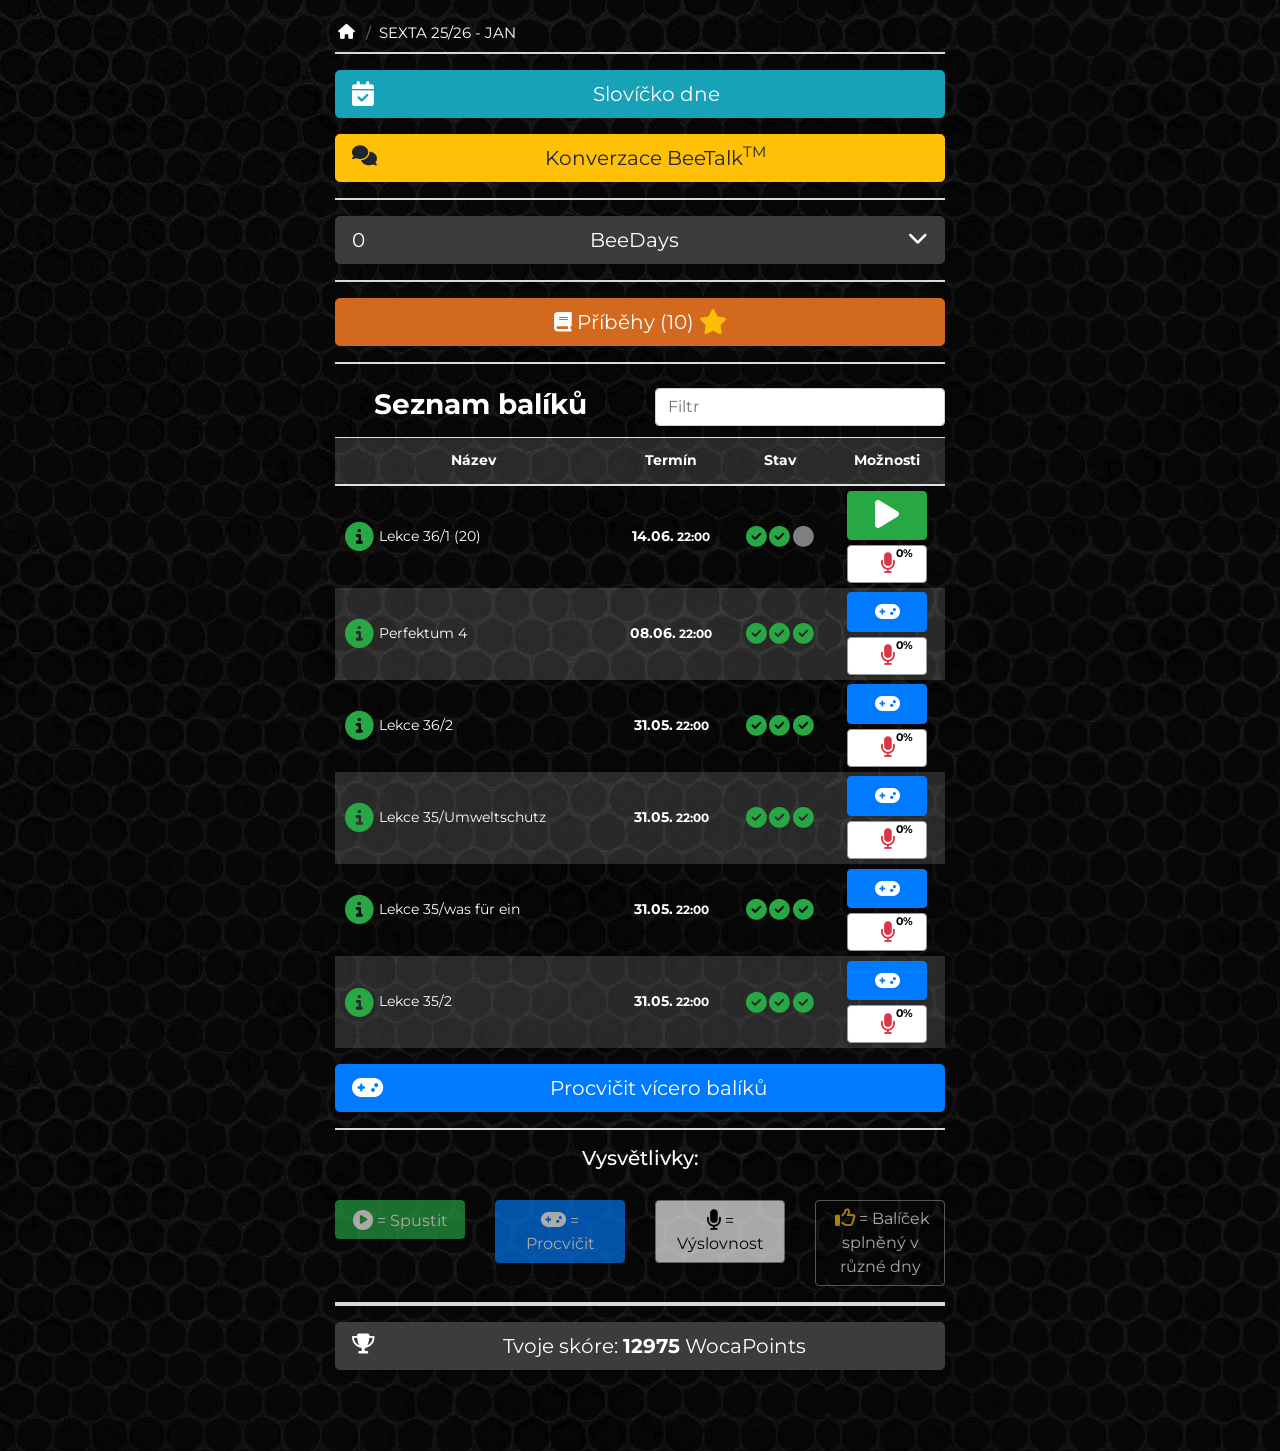
==== CeU3YPGRSVA7fdi60dlR.html @ 91153fe1 "idk bro" ====
<!doctype html>
<html lang="en">
  <head>
    <meta charset="utf-8" />
    <meta
      name="viewport"
      content="width=device-width, initial-scale=1, maximum-scale=1.0,user-scalable=0'"
    />
    <meta name="description" content="" />
    <meta name="author" content="" />
    <link rel="shortcut icon" href="images/favicon.ico" />
    <title>WocaBee</title>
    <link href="css/list/bootstrap.min.css" rel="stylesheet" />
    <link
      href="https://fonts.googleapis.com/css?family=Montserrat"
      rel="stylesheet"
    />
    <link href="css/list/wocabee.css" rel="stylesheet" />
    <link href="css/list/wocabee_dark.css" rel="stylesheet" />

    <link
      rel="stylesheet"
      href="https://cdnjs.cloudflare.com/ajax/libs/font-awesome/6.5.1/css/all.min.css"
    />

    <link
      href="https://fonts.googleapis.com/css?family=Josefin+Sans|Montserrat|Oswald|PT+Sans|Raleway|Roboto"
      rel="stylesheet"
    />
    <link rel="stylesheet" href="css/list/all.min.css" />
    <style>
      @media only screen and (max-width: 768px) {
        .table-s {
          font-size: 0.75em;
        }
        .table-l {
          font-size: 0.85em;
        }
      }
      .table td {
        padding: 0.3rem;
        border-top: 0px;
      }
      #tbody td {
        vertical-align: middle;
      }
      table td {
        border-top: 0px solid #dee2e6;
      }
      .actionBtn {
        width: 80px;
        display: inline-block;
      }
      .btn-mic {
        color: black;
        background-color: white;
        border-color: #979797;
      }
      #mainHexagon {
        cursor: pointer;
      }
      #hexaWrapper {
        position: relative;
        top: 0px;
        width: 404px;
      }
      .hexaCenter {
        left: 50%;
        -webkit-transform: translate(-50%);
        -ms-transform: translate(-50%);
        transform: translate(-50%);
      }
      /*===== The CSS =====*/
      .hexaProgress {
        width: 150px;
        height: 180px;
      }
      .hexaProgress .hexaTrack,
      .hexaProgress .hexaFill {
        fill: rgba(0, 0, 0, 0);
        stroke-width: 25;
        transform: translate(290px, 800px) rotate(-120deg);
      }
      .hexaCompleted {
        fill: rgb(251 168 40);
        stroke-width: 25;
        transform: translate(290px, 800px) rotate(-120deg);
        display: none;
      }
      .hexaProgress .hexaTrack {
        stroke: rgb(56, 71, 83);
      }
      .hexaProgress .hexaFill {
        stroke: rgb(255, 255, 255);
        stroke-linecap: round;
        stroke-dasharray: 2160;
        stroke-dashoffset: 2160;
        transition: stroke-dashoffset 1s;
      }
      .hexaProgress.hexaOrange .hexaFill {
        stroke: rgb(251, 168, 40);
      }
      .hexaProgress .hexaValue,
      .hexaProgress .hexaText,
      .hexaSubtitle {
        /*font-family: 'Open Sans';*/
        fill: white; /*rgb(0, 0, 0);*/
        text-anchor: middle;
      }
      .hexaProgress .hexaValue,
      .hexaSubtitle {
        font-size: 10em;
      }
      .hexaProgress .hexaText {
        /*font-size: 120px;*/
      }
      .hexaNoselect {
        -webkit-touch-callout: none;
        -webkit-user-select: none;
        -khtml-user-select: none;
        -moz-user-select: none;
        -ms-user-select: none;
        user-select: none;
        cursor: default;
      }
    </style>
    <script src="js/list/jquery-3.2.1.min.js"></script>
    <script src="js/list/class.js"></script>
  </head>
  <body>
    <div class="container text-center col-lg-6 col-md-8 col-xs-12">
      <nav aria-label="breadcrumb">
        <ol class="breadcrumb">
          <li class="breadcrumb-item">
            <a class="inactive-breadcrumb">
              <i class="fas fa-home home-breadcrumb"></i>
            </a>
          </li>
          <li class="breadcrumb-item">SEXTA 25/26 - JAN</li>
        </ol>
      </nav>
      <style>
        .inactive-breadcrumb {
          cursor: pointer;
          font-weight: bold;
        }
        .underline-breadcrumb:hover {
          text-decoration: underline !important;
        }
        .breadcrumb {
          padding: 0;
          margin: 0 0 -10px 0;
          background-color: transparent;
          font-size: 1.05em;
          line-height: 1.7;
        }
        .home-breadcrumb {
          width: 23px;
          height: 23px;
          display: flex;
          justify-content: center;
          align-items: center;
          transition: all 200ms;
          text-decoration: none !important;
        }
        .home-breadcrumb:hover {
          font-size: 1.4em;
        }
        @media (max-width: 576px) {
          .breadcrumb {
            font-size: 0.9em;
            line-height: 1.8;
            margin: 0 0 -13px 0;
          }
        }
        @media (max-width: 350px) {
          .breadcrumb {
            font-size: 0.8em;
            line-height: 2;
            margin: 0 0 -14px 0;
          }
        }
      </style>
      <hr />
      <div class="">
        <div class="form-group">
          <a href="#">
            <div style="text-align: left">
              <div class="btn btn-block btn-info btn-lg">
                <i
                  class="fas fa-calendar-check fa-lg leftIcon"
                  style="margin-right: 5px"
                ></i>
                Slovíčko dne
              </div>
            </div>
          </a>
        </div>
        <div class="form-group">
          <div class="fa-beat" style="--fa-beat-scale: 1.06">
            <a href="#">
              <div class="btn btn-warning btn-block btn-lg" style="">
                <i class="fas fa-comments leftIcon"></i> Konverzace BeeTalk<sup
                  >TM</sup
                >
              </div>
            </a>
          </div>
        </div>
      </div>
      <hr />
      <div class="btn btn-block btn-wocagrey btn-lg" id="beeDaysBtn">
        <span style="float: left">0</span> BeeDays
        <i id="beeDaysChevron" class="fa-solid fa-chevron-down rightIcon"></i>
      </div>
      <div
        id="beeDaysWrapper"
        style="display: none; border: 1px solid #c1c1c1; border-radius: 6px"
      >
        <div style="padding-top: 10px">
          <div>
            Nahraj denně alespoň <strong>200 WocaPoints</strong> a získej tak co
            nejvíce <strong>BeeDays</strong> (dní) za sebou!<br />Pokud některý
            den vynecháš, počítadlo BeeDays se vynuluje.
          </div>
          <div>
            Za dnes máš <strong>0 WocaPoints</strong>. Denní cíl je tak splněný
            na <strong>0 %</strong>.
          </div>
          <div id="hexaWrapper" class="hexaCenter">
            <svg
              id="mainHexagon"
              class="hexaProgress hexaOrange hexaNoselect"
              data-progress="0"
              x="0px"
              y="0px"
              viewBox="0 0 776 628"
            >
              <path
                class="hexaTrack"
                d="M723 314L543 625.77 183 625.77 3 314 183 2.23 543 2.23 723 314z"
              ></path>
              <path
                class="hexaFill"
                d="M723 314L543 625.77 183 625.77 3 314 183 2.23 543 2.23 723 314z"
              ></path>
              <path
                class="hexaCompleted"
                d="M723 314L543 625.77 183 625.77 3 314 183 2.23 543 2.23 723 314z"
              ></path>
              <text class="hexaValue" x="50%" y="60%"></text>
            </svg>
          </div>
          <div style="padding-bottom: 10px">
            Tvůj aktuální počet <strong>BeeDays</strong> v této třídě:<b>
              <kbd class="beeDaysCounter" style="font-size: 1.3em"
                ><i class="fa-regular fa-calendar-check"></i> 0</kbd
              ></b
            >
          </div>
        </div>
      </div>
      <hr />
      <div class="form-group" id="myStoriesFormWrapper">
        <a href="#">
          <div class="btn btn-wocaorange btn-lg btn-block" id="myStoriesBtn">
            <i class="fa-solid fa-book"></i> Příběhy (10)
            <i class="fas fa-spin fa-lg fa-star" style="cursor: pointer"></i>
          </div>
        </a>
      </div>
      <hr />
      <div id="standardView">
        <div class="row mt-4 mb-2">
          <div class="col">
            <h3><b>Seznam balíků</b></h3>
          </div>
          <div class="col">
            <input
              id="packageNameFilter"
              type="text"
              placeholder="Filtr"
              class="form-control"
            />
          </div>
        </div>
        <table class="table table-striped table-s">
          <thead>
            <tr>
              <th>Název</th>
              <th>Termín</th>
              <th>Stav</th>
              <th>Možnosti</th>
            </tr>
          </thead>
          <tbody>
            <input
              id="now_timestamp"
              style="display: none"
              value="1781790930000"
            />
            <tr class="pTableRow" style="">
              <td
                style="text-align: left; padding-left:10px; vertical-align:middle; /*position: relative"
              >
                <div class="package-name-wrapper">
                  <a class="intro-icon" href="#">
                    <i
                      class="fas fa-info-circle fa-2x text-success"
                      style="float: left; padding-right: 5px"
                    ></i
                  ></a>
                  <span class="package-name">Lekce 36/1 (20)</span>
                </div>
              </td>
              <td style="vertical-align: middle">
                <b class="package-date"
                  >14.06.<span class="time"> 22:00</span></b
                >
              </td>
              <td style="vertical-align: middle; white-space: nowrap">
                <div class="circles-wrapper">
                  <i class="fa-solid fa-circle-check progress-icon"></i
                  ><i class="fa-solid fa-circle-check progress-icon"></i
                  ><i class="fa-solid fa-circle progress-icon" style="color: gray;"></i>
                </div>
              </td>
              <td>
                <a href="alzi29rQuqT3j3xdugf5.html"
                  ><span
                    class="actionBtn btn btn-success btn-block"
                    id="run"
                    ><i class="fa-solid fa-play fa-2x text-white"></i></i
                    ><span class="studentBtn" style="display: none">
                      procvičit</span
                    ></span
                  ></a
                ><br />

                <a href="#">
                  <div
                    class="actionBtn btn btn-mic btn-block"
                    style="margin-top: 5px; position: relative"
                  >
                    <i class="fas fa-lg fa-microphone text-danger"></i
                    ><span
                      style="
                        font-weight: bold;
                        font-size: 0.7em;
                        position: absolute;
                        padding-left: 1px;
                        margin-top: -7px;
                      "
                      >0%</span
                    >
                  </div>
                </a>
              </td>
            </tr>
            <tr class="pTableRow" style="">
              <td
                style="text-align: left; padding-left:10px; vertical-align:middle; /*position: relative"
              >
                <div class="package-name-wrapper">
                  <a class="intro-icon" href="#">
                    <i
                      class="fas fa-info-circle fa-2x text-success"
                      style="float: left; padding-right: 5px"
                    ></i
                  ></a>
                  <span class="package-name">Perfektum 4</span>
                </div>
              </td>
              <td style="vertical-align: middle">
                <b class="package-date"
                  >08.06.<span class="time"> 22:00</span></b
                >
              </td>
              <td style="vertical-align: middle; white-space: nowrap">
                <div class="circles-wrapper">
                  <i class="fa-solid fa-circle-check progress-icon"></i
                  ><i class="fa-solid fa-circle-check progress-icon"></i
                  ><i class="fa-solid fa-circle-check progress-icon"></i>
                </div>
              </td>
              <td>
                <a href="#"
                  ><span
                    class="actionBtn btn btn-primary btn-block"
                    id="btnRun1806744"
                    ><i class="fa-solid fa-gamepad fa-lg icon"></i
                    ><span class="studentBtn" style="display: none">
                      procvičit</span
                    ></span
                  ></a
                ><br />
                <a href="#">
                  <div
                    class="actionBtn btn btn-mic btn-block"
                    style="margin-top: 5px; position: relative"
                  >
                    <i class="fas fa-lg fa-microphone text-danger"></i
                    ><span
                      style="
                        font-weight: bold;
                        font-size: 0.7em;
                        position: absolute;
                        padding-left: 1px;
                        margin-top: -7px;
                      "
                      >0%</span
                    >
                  </div>
                </a>
              </td>
            </tr>
            <tr class="pTableRow" style="">
              <td
                style="text-align: left; padding-left:10px; vertical-align:middle; /*position: relative"
              >
                <div class="package-name-wrapper">
                  <a class="intro-icon" href="#">
                    <i
                      class="fas fa-info-circle fa-2x text-success"
                      style="float: left; padding-right: 5px"
                    ></i
                  ></a>
                  <span class="package-name">Lekce 36/2</span>
                </div>
              </td>
              <td style="vertical-align: middle">
                <b class="package-date"
                  >31.05.<span class="time"> 22:00</span></b
                >
              </td>
              <td style="vertical-align: middle; white-space: nowrap">
                <div class="circles-wrapper">
                  <i class="fa-solid fa-circle-check progress-icon"></i
                  ><i class="fa-solid fa-circle-check progress-icon"></i
                  ><i class="fa-solid fa-circle-check progress-icon"></i>
                </div>
              </td>
              <td>
                <a href="#"
                  ><span
                    class="actionBtn btn btn-primary btn-block"
                    id="btnRun1801107"
                    ><i class="fa-solid fa-gamepad fa-lg icon"></i
                    ><span class="studentBtn" style="display: none">
                      procvičit</span
                    ></span
                  ></a
                ><br />
                <a href="#">
                  <div
                    class="actionBtn btn btn-mic btn-block"
                    style="margin-top: 5px; position: relative"
                  >
                    <i class="fas fa-lg fa-microphone text-danger"></i
                    ><span
                      style="
                        font-weight: bold;
                        font-size: 0.7em;
                        position: absolute;
                        padding-left: 1px;
                        margin-top: -7px;
                      "
                      >0%</span
                    >
                  </div>
                </a>
              </td>
            </tr>
            <tr class="pTableRow" style="">
              <td
                style="text-align: left; padding-left:10px; vertical-align:middle; /*position: relative"
              >
                <div class="package-name-wrapper">
                  <a class="intro-icon" href="#">
                    <i
                      class="fas fa-info-circle fa-2x text-success"
                      style="float: left; padding-right: 5px"
                    ></i
                  ></a>
                  <span class="package-name">Lekce 35/Umweltschutz</span>
                </div>
              </td>
              <td style="vertical-align: middle">
                <b class="package-date"
                  >31.05.<span class="time"> 22:00</span></b
                >
              </td>
              <td style="vertical-align: middle; white-space: nowrap">
                <div class="circles-wrapper">
                  <i class="fa-solid fa-circle-check progress-icon"></i
                  ><i class="fa-solid fa-circle-check progress-icon"></i
                  ><i class="fa-solid fa-circle-check progress-icon"></i>
                </div>
              </td>
              <td>
                <a href="#"
                  ><span
                    class="actionBtn btn btn-primary btn-block"
                    id="btnRun1782502"
                    ><i class="fa-solid fa-gamepad fa-lg icon"></i
                    ><span class="studentBtn" style="display: none">
                      procvičit</span
                    ></span
                  ></a
                ><br />
                <a href="#">
                  <div
                    class="actionBtn btn btn-mic btn-block"
                    style="margin-top: 5px; position: relative"
                  >
                    <i class="fas fa-lg fa-microphone text-danger"></i
                    ><span
                      style="
                        font-weight: bold;
                        font-size: 0.7em;
                        position: absolute;
                        padding-left: 1px;
                        margin-top: -7px;
                      "
                      >0%</span
                    >
                  </div>
                </a>
              </td>
            </tr>
            <tr class="pTableRow" style="">
              <td
                style="text-align: left; padding-left:10px; vertical-align:middle; /*position: relative"
              >
                <div class="package-name-wrapper">
                  <a class="intro-icon" href="#">
                    <i
                      class="fas fa-info-circle fa-2x text-success"
                      style="float: left; padding-right: 5px"
                    ></i
                  ></a>
                  <span class="package-name">Lekce 35/was für ein</span>
                </div>
              </td>
              <td style="vertical-align: middle">
                <b class="package-date"
                  >31.05.<span class="time"> 22:00</span></b
                >
              </td>
              <td style="vertical-align: middle; white-space: nowrap">
                <div class="circles-wrapper">
                  <i class="fa-solid fa-circle-check progress-icon"></i
                  ><i class="fa-solid fa-circle-check progress-icon"></i
                  ><i class="fa-solid fa-circle-check progress-icon"></i>
                </div>
              </td>
              <td>
                <a href="#"
                  ><span
                    class="actionBtn btn btn-primary btn-block"
                    id="btnRun1776160"
                    ><i class="fa-solid fa-gamepad fa-lg icon"></i
                    ><span class="studentBtn" style="display: none">
                      procvičit</span
                    ></span
                  ></a
                ><br />
                <a href="#">
                  <div
                    class="actionBtn btn btn-mic btn-block"
                    style="margin-top: 5px; position: relative"
                  >
                    <i class="fas fa-lg fa-microphone text-danger"></i
                    ><span
                      style="
                        font-weight: bold;
                        font-size: 0.7em;
                        position: absolute;
                        padding-left: 1px;
                        margin-top: -7px;
                      "
                      >0%</span
                    >
                  </div>
                </a>
              </td>
            </tr>
            <tr class="pTableRow" style="">
              <td
                style="text-align: left; padding-left:10px; vertical-align:middle; /*position: relative"
              >
                <div class="package-name-wrapper">
                  <a class="intro-icon" href="#">
                    <i
                      class="fas fa-info-circle fa-2x text-success"
                      style="float: left; padding-right: 5px"
                    ></i
                  ></a>
                  <span class="package-name">Lekce 35/2</span>
                </div>
              </td>
              <td style="vertical-align: middle">
                <b class="package-date"
                  >31.05.<span class="time"> 22:00</span></b
                >
              </td>
              <td style="vertical-align: middle; white-space: nowrap">
                <div class="circles-wrapper">
                  <i class="fa-solid fa-circle-check progress-icon"></i
                  ><i class="fa-solid fa-circle-check progress-icon"></i
                  ><i class="fa-solid fa-circle-check progress-icon"></i>
                </div>
              </td>
              <td>
                <a
                  href="#"
                  ><span
                    class="actionBtn btn btn-primary btn-block"
                    id="btnRun1763293"
                    ><i class="fa-solid fa-gamepad fa-lg icon"></i
                    ><span class="studentBtn" style="display: none">
                      procvičit</span
                    ></span
                  ></a
                ><br />
                <a href="#">
                  <div
                    class="actionBtn btn btn-mic btn-block"
                    style="margin-top: 5px; position: relative"
                  >
                    <i class="fas fa-lg fa-microphone text-danger"></i
                    ><span
                      style="
                        font-weight: bold;
                        font-size: 0.7em;
                        position: absolute;
                        padding-left: 1px;
                        margin-top: -7px;
                      "
                      >0%</span
                    >
                  </div>
                </a>
              </td>
            </tr>
          </tbody>
        </table>
        <div class="form-group">
          <a href="#"
            ><button class="btn btn-lg btn-primary btn-block">
              <i class="fa-solid fa-gamepad fa-lg icon leftIcon"></i> Procvičit
              vícero balíků
            </button></a
          >
        </div>
        <!-- new element 21.9.2018 -->
        <hr />
        <div style="">
          <div>
            <h5 style="">Vysvětlivky:</h5>
          </div>
          <div class="row" id="buttonsHelp" style="margin-top: 30px">
            <span class="col" style="margin-bottom: 10px"
              ><span
                class="btn btn-success btn-block disabled"
                style="cursor: pointer"
                ><i class="fas fa-play-circle fa-lg icon"></i> = Spustit
              </span></span
            >
            <span class="col" style="margin-bottom: 10px"
              ><span
                class="btn btn-primary btn-block disabled"
                style="cursor: pointer"
                ><i class="fa-solid fa-gamepad fa-lg icon"></i> =
                Procvičit</span
              ></span
            >
            <span class="col" style=""
              ><span
                class="btn btn-mic btn-block disabled"
                style="cursor: pointer"
                ><i class="fas fa-microphone fa-lg icon"></i> = Výslovnost</span
              ></span
            >
            <span class="col" style="">
              <span
                class="btn btn-block disabled"
                style="cursor: pointer; border: 1px solid grey"
              >
                <i
                  class="fa-regular fa-thumbs-up fa-lg text-warning fa-beat"
                  style="cursor: initial; padding-left: 4px"
                ></i>
                = Balíček splněný v různé dny<br
              /></span>
            </span>
          </div>
          <hr style="height: 4px" />
        </div>
        <div class="form-group">
          <button
            class="btn btn-lg btn-wocagrey btn-block"
            style="cursor: default; "
          >
            <i class="fas fa-trophy leftIcon"></i> Tvoje skóre:
            <b>12975</b> WocaPoints
          </button>
        </div>
        <br>
        <br>
        <br>
      </div>
    </div>
  </body>
</html>
---- css/list/wocabee.css ----
html,body {
  height: 100%;
  min-height: 600px;
  margin: auto;
}
body {
  font-family: 'Montserrat', sans-serif;
  background-color: #f1f1f1;
  background-image: url('../../../img/bg_app.jpg');
  background-repeat:repeat;
  font-size: 0.9em;
  -ms-flex-align: center;
  -ms-flex-pack: center;
  -webkit-box-align: center;
  align-items: center;
  -webkit-box-pack: center;
  justify-content: center;
  margin-top: 20px;
  margin-bottom: 0px;
}

.fa-envelope
{
  color: black;
}
.datepicker
{
  background-color:white !important;
}
.legendItem
{
  display: inline-block;
}
.legendLabel
{
  margin-top: 10px;
}
.legendIcon
{
  padding-left: 20px;
}
.studentBtn
{
  font-size: 80%;
}

.container
{
  margin: auto;
  padding-bottom:25px;
  height:100%;
}
h1,h2,h3,h4
{
  font-family: 'Montserrat', sans-serif;
}

h3, h4, h5{
  white-space:normal !important;
  word-wrap: break-word;
}

.btn {
  margin-top: 0px;
  white-space:normal !important;
  word-wrap: break-word;
}
/* font awesome icons within the buttons align to the left */
.icon, .leftIcon, .rightIcon
{
  padding-top: 3px;
  line-height: 100% !important;

}
.leftIcon
{
  float: left;
  padding-right:5px;
}
.rightIcon
{
  float: right;
  padding-left:5px;

}
.flag
{
  width: 50px;
  margin-top: -3px;
}

#logo,#wbLogo
{
  width: 225px;
  padding-top: 25px;
  cursor:pointer;
}

.fa-star,
.fa-star-half-stroke
{
  color: #fdbf06;
  cursor: pointer;
}

.indicator
{
  width:21px;
  margin-right: 1px;
}

.speaker,.arrow
{
  color: #3c3c3c;
  cursor: pointer;
  padding-top: 10px;
  padding-bottom: 10px;
}


.btn-wocagrey
{
  background-color: #3c3c3c;
  border-color: #3c3c3c;
  color: white;
  white-space:normal !important;
  word-wrap: break-word;
}

.btn-wocagreen
{
  background-color: #b3c100;
  border-color: #b3c100;
  color: black;
}


.btn-wocaorange
{
  background-color: #d2691e;
  border-color: #d2691e;
  color: white;
}

.wh1
{
  font-family: 'Raleway', sans-serif;
}
.wb-tr
{
  line-height: 1.4;
}

tr
{
  background-color: rgba(255, 255, 255, 0.14);
}

hr {
  border: none;
  height: 2px;
  /* Set the hr color */
  color: #d9d9d9; /* old IE */
  background-color: #d9d9d9; /* Modern Browsers */
}

.pTableRow
{
  line-height: 2em;
}

.table td
{
  border-top: 0px;
}

.form-control-plaintext
{
  text-align: center;
}

.disabled-switch-h5{
  color: #6c757d;
}

.disabled-switch{
  background-color: #e9ecef !important;
  border: 2px solid #adb5bd;
}

.disabled-switch:before {
  background-color: #adb5bd !important;
  bottom: 2.5px !important;
  left: 3px !important;
}

.switch {
  position: relative;
  display: inline-block;
  width: 60px;
  height: 34px;
}

.switch input {
  opacity: 0;
  width: 0;
  height: 0;
}

.slider {
  position: absolute;
  cursor: pointer;
  top: 0;
  left: 0;
  right: 0;
  bottom: 0;
  background-color: red;
  -webkit-transition: .4s;
  transition: .4s;
}

.slider:before {
  position: absolute;
  content: "";
  height: 26px;
  width: 26px;
  left: 4px;
  bottom: 4px;
  background-color: white;
  -webkit-transition: .4s;
  transition: .4s;
}


input:checked + .slider {
  background-color: #228c3a;
}


input:focus + .slider {
  box-shadow: 0 0 1px #228c3a;
}

input:checked + .slider:before {
  -webkit-transform: translateX(26px);
  -ms-transform: translateX(26px);
  transform: translateX(26px);
}

/* Rounded sliders */
.slider.round {
  border-radius: 34px;
}

.slider.green {
  background-color: #228c3a;
}

.slider.blue {
  background-color: #007bff !important;
}

.slider.round:before {
  border-radius: 50%;
}


/* student/package ... pictures */
.slick-prev:before, .slick-next:before {
  color: #228c3a;
}

.slick-slide {
outline: none;
}

/* .slick-prev { left: -45px; } */
.slick-prev
{
  left: -45px;

}
.slick-next
{
  /*margin-right:50px;*/
}

.picture
{
  border-radius: 8px;
  height:220px;
  cursor:pointer;
}
.p-thumbnail
{
  margin-top: 10px;
  height:160px;
}

#resultPicture
{
  height:260px;
  cursor:pointer;
}

.time
{
  font-size: 0.85em;
}

.bigWord {
  font-size: 0.8em !important;
}

td .fa-star{
  margin-left: 5px;
}

#WocaPointsTable .fa-trophy{
  margin-left: 2px;
  margin-right: 2px;
}

.package-name-wrapper{
  display: flex;
  align-items: center;
  justify-content: center;
}

.pTableRow .package-name-wrapper{
  justify-content: flex-start;
}

.package-name{
  white-space: normal !important;
  word-break: break-all;
  display: block;
  line-height: 1.5em !important;
}

.woca-student{
  display: flex;
  align-items: center;
  text-align:left;
}

.package-date{
  white-space: nowrap;
}

@media (max-width: 576px) {
  .package-name {
    font-size: 1em;
  }
  .package-date{
    display: flex;
    flex-direction: column;
    justify-content: center;
    align-items: center;
  }
  .time{
    margin-top: -5px;
  }
  td .fa-star{
    margin-left: 2px;
  }

  .fa-info-circle {
    font-size: 1.7em !important;
  }
  .indicator{
    width: 18px;
  }
  .actionBtn{
    width: 61px !important;
    font-size: 0.8rem !important;
  }
  .package-mic-percentage{
    font-size: 8px !important;
  }
}

@media (max-width: 374px){
  .indicator{
    width: 15px;
  }
  .actionBtn{
    width: 50px !important;
    font-size: 0.7rem !important;
  }
  .package-mic-percentage{
    font-size: 5px !important;
    margin-top: -4px !important;
  }
  #standardView th {
    font-size: 0.9em !important;
  }
}





.status-online
{
  color:#00d100;
}

.status-offline
{
  color:#df0000;
}

.status-icon
{
  padding-left:2px;
  font-size:0.65em;
}

#message
{
  word-break: break-word;
}

div.custom-icon {
  display: inline-flex;
  justify-content: center;
  align-items: center;
  border-radius: 5rem;
  height: 1.3rem;
  width: 1.3rem;
  color: white;
  overflow: hidden;
  line-height: normal;
}

i.progress-icon {
  font-size: 1.3rem;
}

i.progress-icon.fa-circle-check {
  color: #28a745
}

i.progress-icon.fa-circle-xmark {
  color: #dc3545
}

div.circle-check {
  background-color: #28a745;
}

div.circle-xmark {
  background-color: #dc3545;
}

div.circle-active-todo {
  background-color: #6c757d;
}

div.half-circle {
    width: 50%;
    height: 100%;
}

div.circle-todo {
    border: solid #6c757d 0.2rem;
}

.circles-wrapper {
  width: 100%;
  display: flex;
  justify-content: center;
  gap: 0.15rem;
  align-items: center;
}


.login-card {
  background: #ffffff;
  border-radius: 20px;
  padding: 24px 20px 16px;
  box-shadow: 0 4px 24px rgba(0,0,0,0.08);
  margin-bottom: 16px;
}

#loginOverlay {
  display: none;
  position: fixed;
  top: 0; left: 0; width: 100%; height: 100%;
  z-index: 9999;
  backdrop-filter: blur(6px);
  -webkit-backdrop-filter: blur(6px);
  background: rgba(255,255,255,0.25);
  align-items: center;
  justify-content: center;
}
#loginOverlay.active { display: flex; }
#loginSpinner {
  width: 110px;
  animation: wbSpin 1.2s linear infinite;
}
@keyframes wbSpin {
  from { transform: rotate(0deg); }
  to   { transform: rotate(360deg); }
}

.honeycomb
{
  position: absolute;
  width: 200px;
  top: 74px;
  --fa-beat-fade-opacity: 0.65; --fa-beat-fade-scale: 1.06;
}

@media (max-width: 1024px) { .honeycomb { width: 90px; } }
@media (max-width: 600px) { .honeycomb { width: 74px; } }

.honeycomb-left-top { width: 224px; top: 0; }
@media (max-width: 1024px) { .honeycomb-left-top { width: 128px; } }
@media (max-width: 600px) { .honeycomb-left-top { width: 60px; } }

.honeycomb-right-top { width: 224px; top: 0; right: 0; left: auto; }
@media (max-width: 1024px) { .honeycomb-right-top { width: 128px; } }
@media (max-width: 600px) { .honeycomb-right-top { width: 60px; } }

.mascot-bottom-left { position: absolute; bottom: 0; left: 0; width: 150px; }
@media (max-width: 1024px) { .mascot-bottom-left { width: 98px; } }
@media (max-width: 600px) { .mascot-bottom-left { width: 68px; } }

.flags-bottom-right { position: absolute; bottom: 0; right: 0; width: 150px; }
@media (max-width: 1024px) { .flags-bottom-right { width: 98px; } }
@media (max-width: 600px) { .flags-bottom-right { width: 68px; } }

.mascot-spacer { height: 150px; }
@media (max-width: 1024px) { .mascot-spacer { height: 120px; } }
@media (max-width: 600px) { .mascot-spacer { height: 110px; } }

.beeDaysCounter
{
  text-align: center;
  display: inline-block;
  border-radius: 6px;
  padding: 0px 5px 0px 5px;
  margin-left:5px;
  border: 1px solid rgb(145, 145, 145);
  background-color: orange;
  color: black;
  font-weight: bold;
  min-width:40px;
}

.btn, button
{
  /*border-radius: 10px !important;*/
}

/*
.fa-blink {
  -webkit-animation: fa-blink .75s linear infinite;
  -moz-animation: fa-blink .75s linear infinite;
  -ms-animation: fa-blink .75s linear infinite;
  -o-animation: fa-blink .75s linear infinite;
  animation: fa-blink .75s linear infinite;
}
@keyframes fa-blink {
  0% { opacity: 1; }
  50% { opacity: 0.5; }
  100% { opacity: 0; }
}*/
---- css/list/wocabee_dark.css ----
body
{
  background-image: none;
  background-image: url('../../images/list/bg2_dark.jpg'); 
  

  /*background-color: #000000;*/
  color:white;
}


.speaker,.arrow,.fa-envelope,.form-control-plaintext
{
  color:white;
}

table.dataTable tbody tr
{
 background-color: transparent !important;
} 

.modal-content,.easy-autocomplete,.close,.select2-container,.select2-results
{
 /*background-color:rgb(39, 39, 39);
 color: white;*/
 color: black;
}

.modal-content
{
  background-color:#333333;
  color: white;
}

/* time-table dark mode */
.filter-card {
  background: #2a2a2a !important;
  color: white;
}
.time-table thead th {
  background: #3a3a3a !important;
  color: #e0e0e0 !important;
  border-color: #555 !important;
}
.time-table tbody tr {
  background-color: #1e1e1e !important;
  color: #d0d0d0 !important;
}
.time-table.table-striped tbody tr:nth-of-type(odd) {
  background-color: #262626 !important;
}
.time-table td, .time-table th {
  border-color: #555 !important;
  color: #d0d0d0 !important;
}
.time-table td.total-col, .time-table tr.total-row td {
  background: #1a3a1a !important;
  color: #90ee90 !important;
}
.time-table td.cell-completed {
  background: #1a3a1a !important;
  color: #90ee90 !important;
}
.time-table td.has-time {
  color: #b0c4de !important;
}
.legend-completed {
  background: #1a3a1a !important;
  border-color: #4a8a4a !important;
}
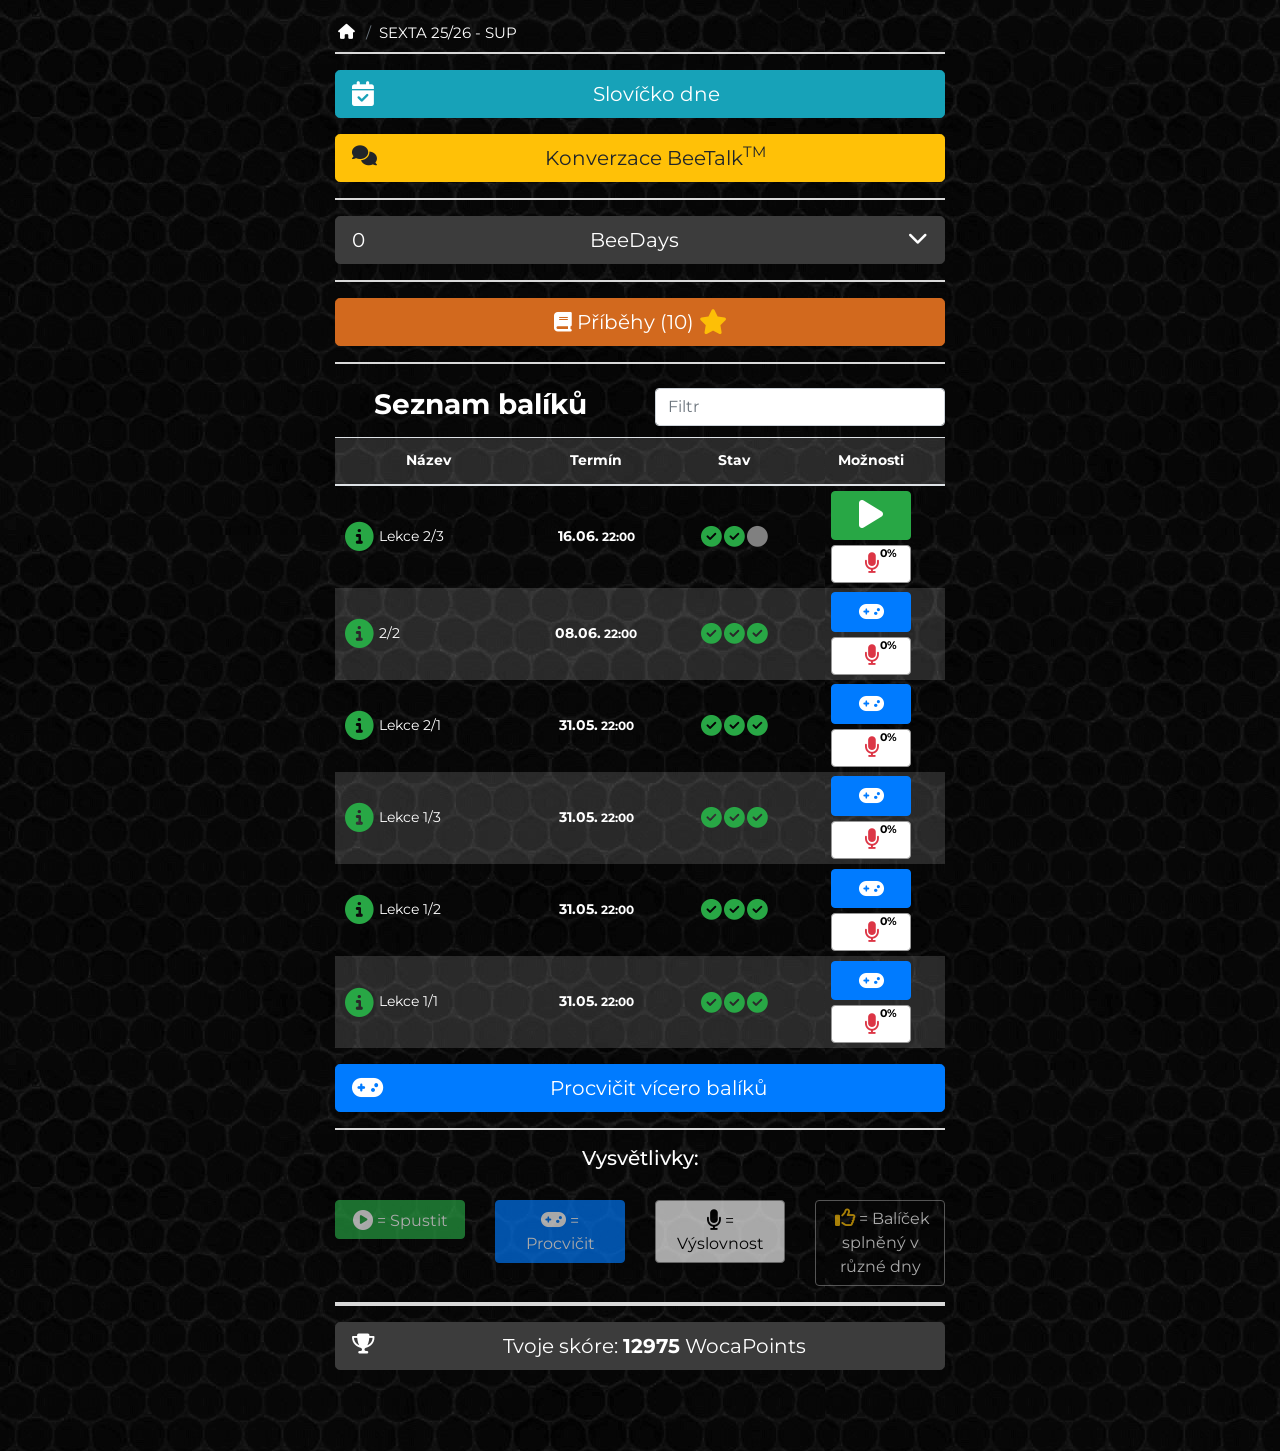
==== commit 311e44a6: "update inside info" ====
--- a/CeU3YPGRSVA7fdi60dlR.html
+++ b/CeU3YPGRSVA7fdi60dlR.html
@@ -136,7 +136,7 @@
               <i class="fas fa-home home-breadcrumb"></i>
             </a>
           </li>
-          <li class="breadcrumb-item">SEXTA 25/26 - JAN</li>
+          <li class="breadcrumb-item">SEXTA 25/26 - SUP</li>
         </ol>
       </nav>
       <style>
@@ -310,12 +310,12 @@
                       style="float: left; padding-right: 5px"
                     ></i
                   ></a>
-                  <span class="package-name">Lekce 36/1 (20)</span>
+                  <span class="package-name">Lekce 2/3</span>
                 </div>
               </td>
               <td style="vertical-align: middle">
                 <b class="package-date"
-                  >14.06.<span class="time"> 22:00</span></b
+                  >16.06.<span class="time"> 22:00</span></b
                 >
               </td>
               <td style="vertical-align: middle; white-space: nowrap">
@@ -368,7 +368,7 @@
                       style="float: left; padding-right: 5px"
                     ></i
                   ></a>
-                  <span class="package-name">Perfektum 4</span>
+                  <span class="package-name">2/2</span>
                 </div>
               </td>
               <td style="vertical-align: middle">
@@ -425,7 +425,7 @@
                       style="float: left; padding-right: 5px"
                     ></i
                   ></a>
-                  <span class="package-name">Lekce 36/2</span>
+                  <span class="package-name">Lekce 2/1</span>
                 </div>
               </td>
               <td style="vertical-align: middle">
@@ -482,7 +482,7 @@
                       style="float: left; padding-right: 5px"
                     ></i
                   ></a>
-                  <span class="package-name">Lekce 35/Umweltschutz</span>
+                  <span class="package-name">Lekce 1/3</span>
                 </div>
               </td>
               <td style="vertical-align: middle">
@@ -539,7 +539,7 @@
                       style="float: left; padding-right: 5px"
                     ></i
                   ></a>
-                  <span class="package-name">Lekce 35/was für ein</span>
+                  <span class="package-name">Lekce 1/2</span>
                 </div>
               </td>
               <td style="vertical-align: middle">
@@ -596,7 +596,7 @@
                       style="float: left; padding-right: 5px"
                     ></i
                   ></a>
-                  <span class="package-name">Lekce 35/2</span>
+                  <span class="package-name">Lekce 1/1</span>
                 </div>
               </td>
               <td style="vertical-align: middle">
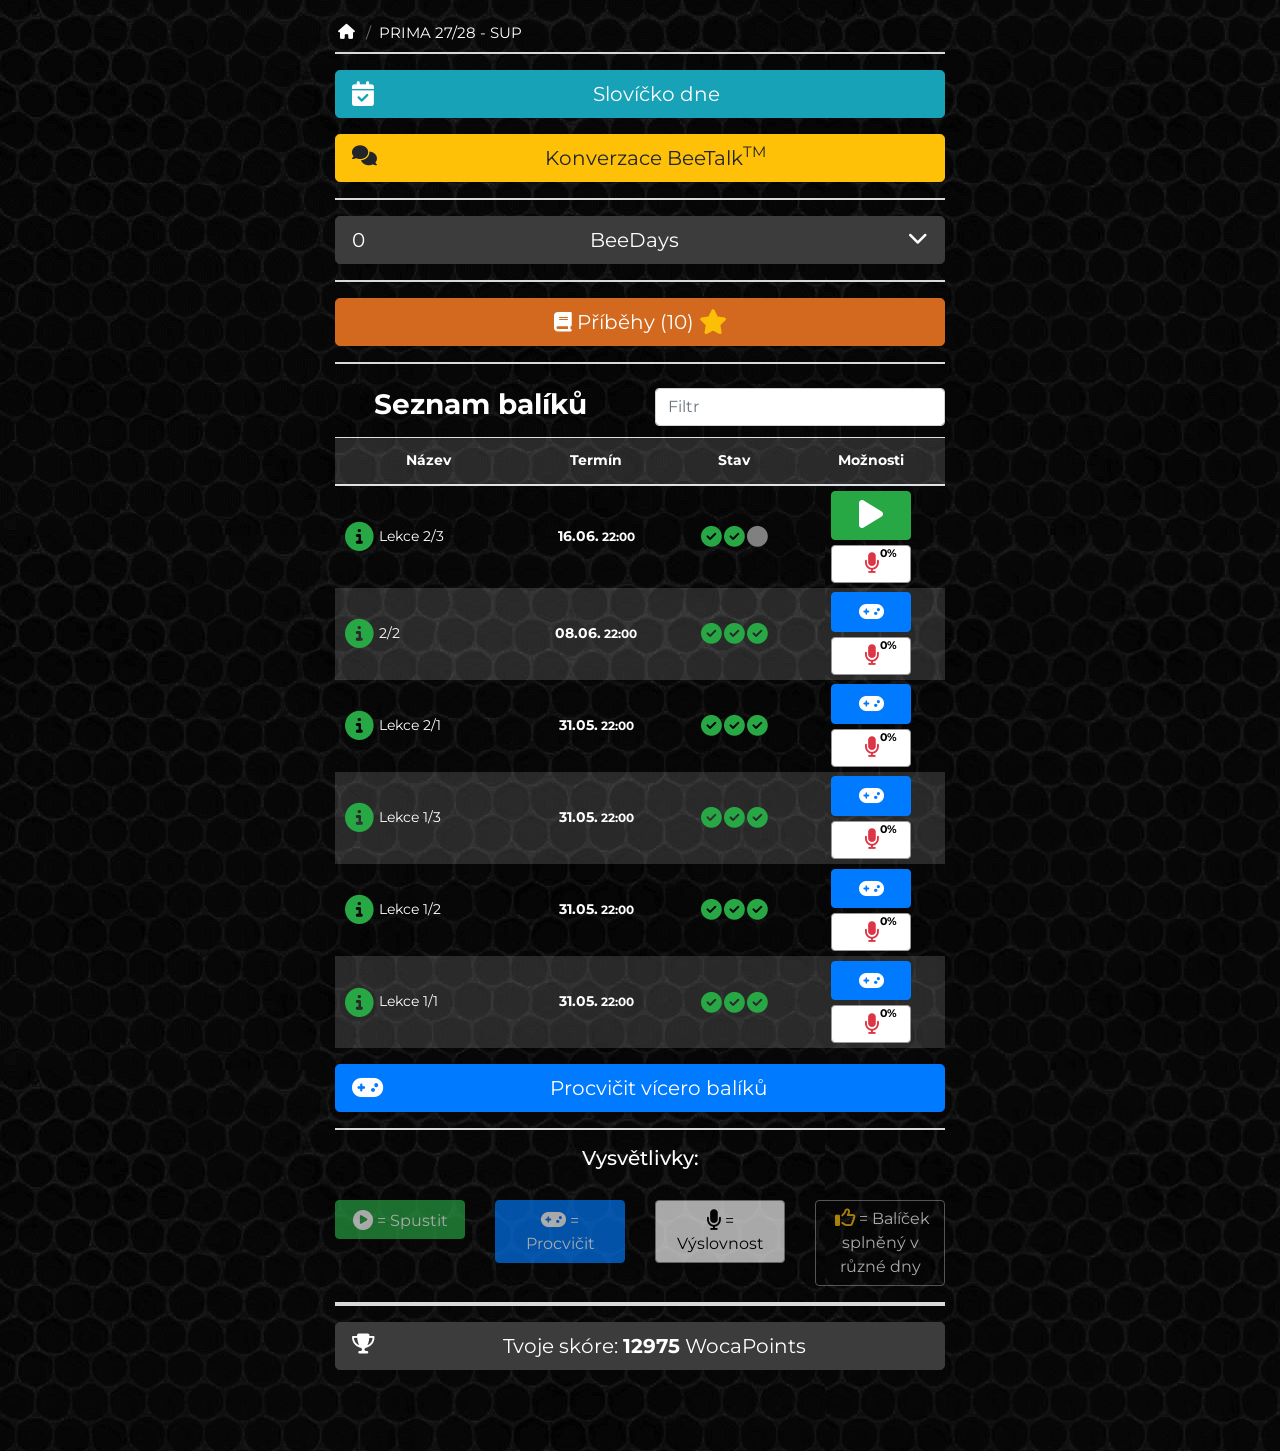
==== commit ee25b7a3: "fuck you" ====
--- a/CeU3YPGRSVA7fdi60dlR.html
+++ b/CeU3YPGRSVA7fdi60dlR.html
@@ -136,7 +136,7 @@
               <i class="fas fa-home home-breadcrumb"></i>
             </a>
           </li>
-          <li class="breadcrumb-item">SEXTA 25/26 - SUP</li>
+          <li class="breadcrumb-item">PRIMA 27/28 - SUP</li>
         </ol>
       </nav>
       <style>
